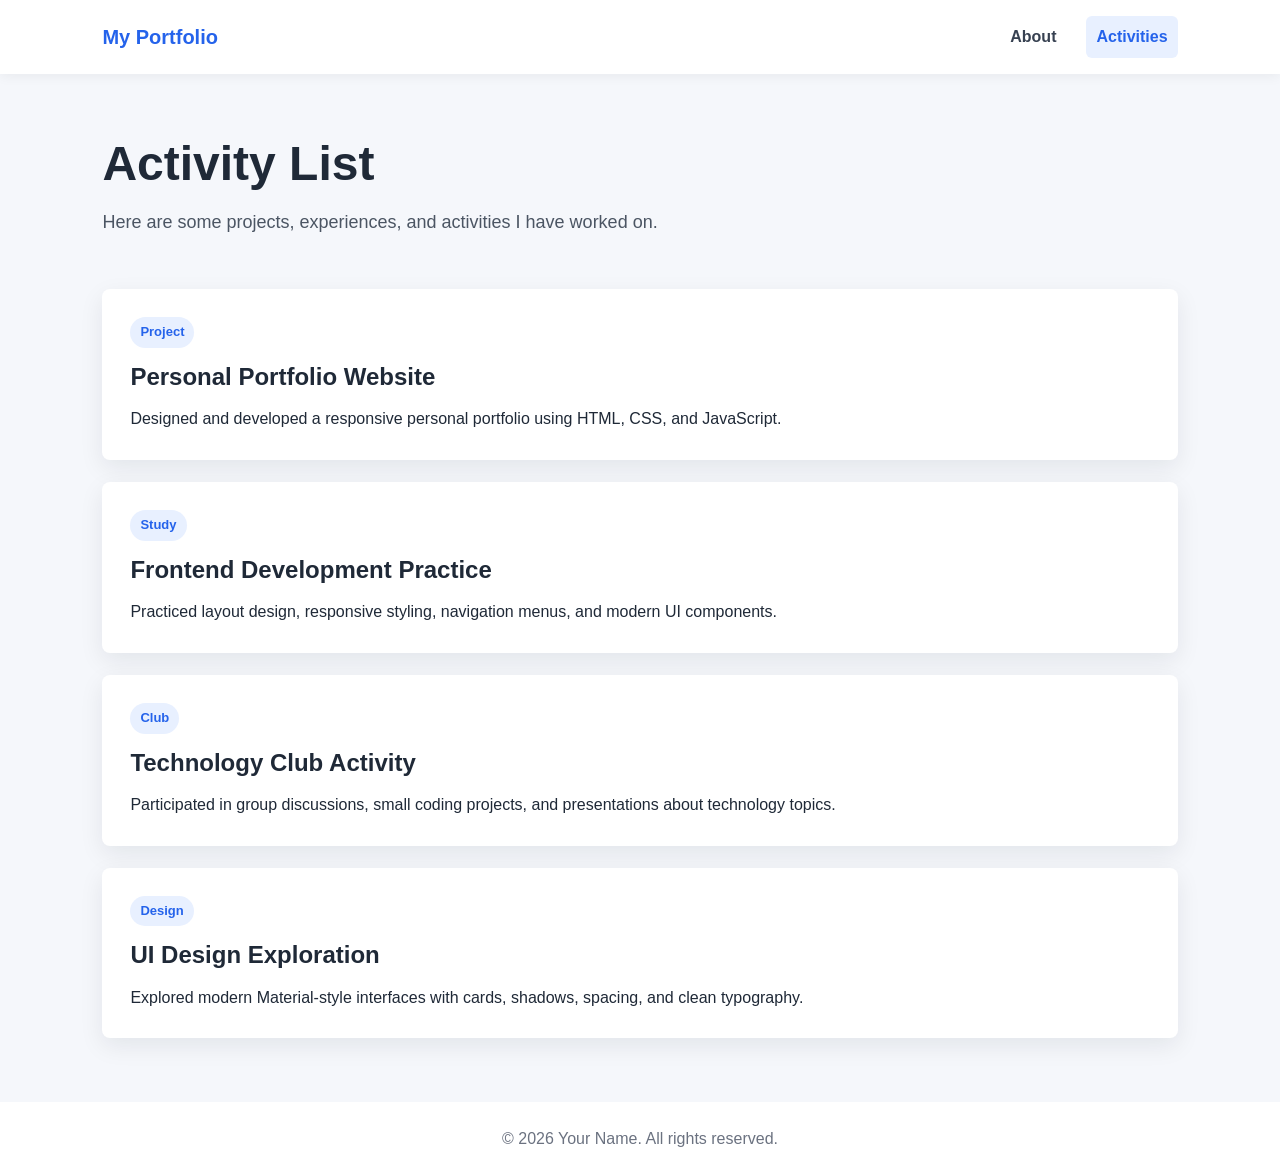
==== activities.html @ 82b70ca3 "Add portfolio website" ====
<!DOCTYPE html>
<html lang="en">
<head>
  <meta charset="UTF-8" />
  <meta name="viewport" content="width=device-width, initial-scale=1.0" />
  <title>Activities | My Portfolio</title>
  <link rel="stylesheet" href="style.css" />
</head>
<body>
  <header class="navbar">
    <div class="logo">My Portfolio</div>

    <button class="menu-btn" id="menuBtn" aria-label="Open navigation">☰</button>

    <nav class="nav-links" id="navLinks">
      <a href="index.html">About</a>
      <a href="activities.html" class="active">Activities</a>
    </nav>
  </header>

  <main>
    <section class="page-header">
      <h1>Activity List</h1>
      <p>Here are some projects, experiences, and activities I have worked on.</p>
    </section>

    <section class="activity-list">
      <article class="activity-card">
        <span class="tag">Project</span>
        <h2>Personal Portfolio Website</h2>
        <p>
          Designed and developed a responsive personal portfolio using HTML,
          CSS, and JavaScript.
        </p>
      </article>

      <article class="activity-card">
        <span class="tag">Study</span>
        <h2>Frontend Development Practice</h2>
        <p>
          Practiced layout design, responsive styling, navigation menus,
          and modern UI components.
        </p>
      </article>

      <article class="activity-card">
        <span class="tag">Club</span>
        <h2>Technology Club Activity</h2>
        <p>
          Participated in group discussions, small coding projects,
          and presentations about technology topics.
        </p>
      </article>

      <article class="activity-card">
        <span class="tag">Design</span>
        <h2>UI Design Exploration</h2>
        <p>
          Explored modern Material-style interfaces with cards, shadows,
          spacing, and clean typography.
        </p>
      </article>
    </section>
  </main>

  <footer>
    <p>© 2026 Your Name. All rights reserved.</p>
  </footer>

  <script src="script.js"></script>
</body>
</html>
---- style.css ----
* {
  box-sizing: border-box;
  margin: 0;
  padding: 0;
}

body {
  font-family: Arial, sans-serif;
  background: #f5f7fb;
  color: #1f2937;
  line-height: 1.6;
}

.navbar {
  position: sticky;
  top: 0;
  z-index: 10;
  display: flex;
  justify-content: space-between;
  align-items: center;
  padding: 16px 8%;
  background: #ffffff;
  box-shadow: 0 2px 12px rgba(0, 0, 0, 0.06);
}

.logo {
  font-size: 20px;
  font-weight: 700;
  color: #2563eb;
}

.nav-links {
  display: flex;
  gap: 20px;
}

.nav-links a {
  text-decoration: none;
  color: #374151;
  font-weight: 600;
  padding: 8px 10px;
  border-radius: 6px;
}

.nav-links a:hover,
.nav-links a.active {
  background: #e8f0ff;
  color: #2563eb;
}

.menu-btn {
  display: none;
  border: none;
  background: none;
  font-size: 26px;
  cursor: pointer;
}

.hero {
  display: grid;
  grid-template-columns: 1.5fr 1fr;
  gap: 32px;
  align-items: center;
  min-height: 75vh;
  padding: 64px 8%;
}

.eyebrow {
  color: #2563eb;
  font-weight: 700;
  margin-bottom: 8px;
}

.hero h1,
.page-header h1 {
  font-size: 48px;
  line-height: 1.1;
  margin-bottom: 18px;
}

.subtitle {
  max-width: 620px;
  font-size: 18px;
  color: #4b5563;
}

.hero-actions {
  display: flex;
  gap: 14px;
  margin-top: 28px;
}

.btn {
  display: inline-block;
  text-decoration: none;
  padding: 12px 18px;
  border-radius: 6px;
  font-weight: 700;
}

.btn.primary {
  background: #2563eb;
  color: white;
  box-shadow: 0 8px 18px rgba(37, 99, 235, 0.25);
}

.btn.secondary {
  background: white;
  color: #2563eb;
  border: 1px solid #dbe3f0;
}

.profile-card,
.card,
.activity-card {
  background: white;
  border-radius: 8px;
  padding: 28px;
  box-shadow: 0 8px 24px rgba(15, 23, 42, 0.08);
}

.profile-card {
  text-align: center;
}

.avatar {
  width: 110px;
  height: 110px;
  margin: 0 auto 18px;
  display: grid;
  place-items: center;
  border-radius: 50%;
  background: #2563eb;
  color: white;
  font-size: 34px;
  font-weight: 800;
}

.section {
  padding: 42px 8%;
}

.section h2 {
  margin-bottom: 12px;
  font-size: 30px;
}

.grid {
  display: grid;
  grid-template-columns: repeat(3, 1fr);
  gap: 22px;
}

.card h3 {
  margin-bottom: 10px;
  color: #2563eb;
}

.page-header {
  padding: 64px 8% 28px;
}

.page-header p {
  color: #4b5563;
  font-size: 18px;
}

.activity-list {
  display: grid;
  gap: 22px;
  padding: 24px 8% 64px;
}

.activity-card {
  transition: transform 0.2s ease, box-shadow 0.2s ease;
}

.activity-card:hover {
  transform: translateY(-4px);
  box-shadow: 0 14px 30px rgba(15, 23, 42, 0.12);
}

.activity-card h2 {
  margin: 10px 0;
}

.tag {
  display: inline-block;
  padding: 5px 10px;
  border-radius: 999px;
  background: #e8f0ff;
  color: #2563eb;
  font-size: 13px;
  font-weight: 700;
}

footer {
  text-align: center;
  padding: 24px;
  background: #ffffff;
  color: #6b7280;
}

@media (max-width: 768px) {
  .menu-btn {
    display: block;
  }

  .nav-links {
    position: absolute;
    top: 64px;
    right: 8%;
    display: none;
    flex-direction: column;
    width: 200px;
    padding: 14px;
    background: white;
    border-radius: 8px;
    box-shadow: 0 10px 28px rgba(15, 23, 42, 0.15);
  }

  .nav-links.show {
    display: flex;
  }

  .hero {
    grid-template-columns: 1fr;
    min-height: auto;
    padding-top: 44px;
  }

  .hero h1,
  .page-header h1 {
    font-size: 36px;
  }

  .grid {
    grid-template-columns: 1fr;
  }

  .hero-actions {
    flex-direction: column;
  }
}
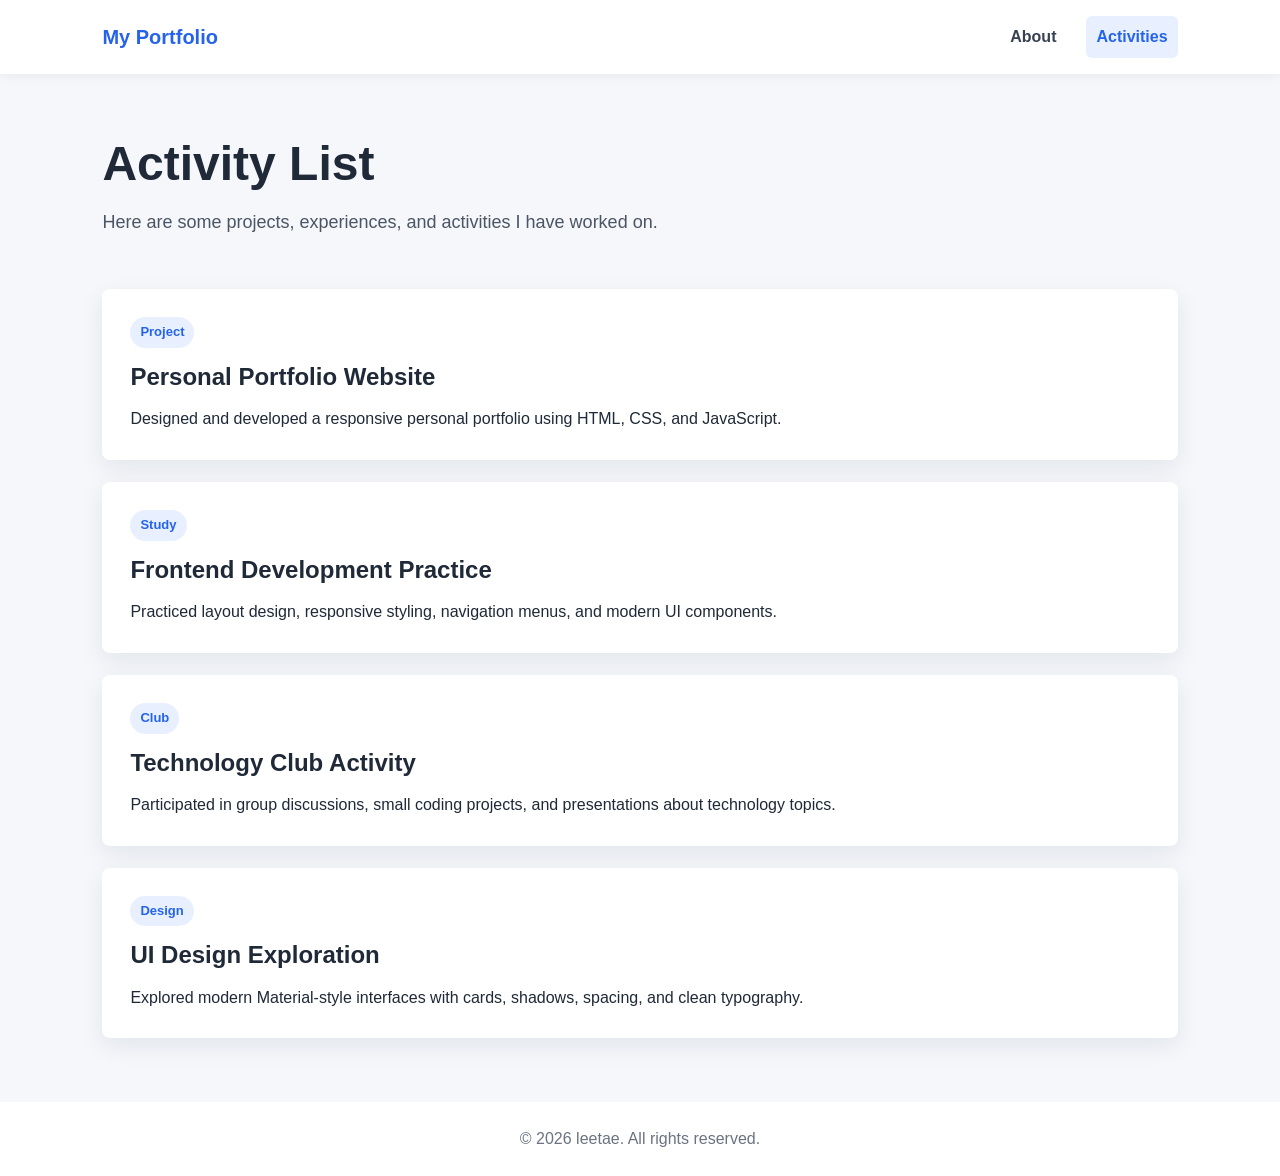
==== commit c685dcc5: "Update portfolio name to leetae" ====
--- a/activities.html
+++ b/activities.html
@@ -10,7 +10,7 @@
   <header class="navbar">
     <div class="logo">My Portfolio</div>
 
-    <button class="menu-btn" id="menuBtn" aria-label="Open navigation">☰</button>
+    <button class="menu-btn" id="menuBtn" aria-label="Open navigation">&#9776;</button>
 
     <nav class="nav-links" id="navLinks">
       <a href="index.html">About</a>
@@ -64,7 +64,7 @@
   </main>
 
   <footer>
-    <p>© 2026 Your Name. All rights reserved.</p>
+    <p>&copy; 2026 leetae. All rights reserved.</p>
   </footer>
 
   <script src="script.js"></script>
--- a/style.css
+++ b/style.css
@@ -86,6 +86,7 @@
 
 .hero-actions {
   display: flex;
+  flex-wrap: wrap;
   gap: 14px;
   margin-top: 28px;
 }
@@ -191,6 +192,68 @@
   background: #e8f0ff;
   color: #2563eb;
   font-size: 13px;
+  font-weight: 700;
+}
+
+.ai-survey {
+  padding-top: 24px;
+  padding-bottom: 64px;
+}
+
+.survey-panel {
+  display: grid;
+  gap: 22px;
+  background: white;
+  border-radius: 8px;
+  padding: 32px;
+  box-shadow: 0 8px 24px rgba(15, 23, 42, 0.08);
+}
+
+.survey-panel h2 {
+  margin-bottom: 10px;
+}
+
+.survey-panel p {
+  color: #4b5563;
+}
+
+.survey-form {
+  display: grid;
+  gap: 14px;
+}
+
+.survey-form input,
+.survey-form textarea {
+  width: 100%;
+  border: 1px solid #dbe3f0;
+  border-radius: 6px;
+  padding: 13px 14px;
+  font: inherit;
+  color: #1f2937;
+  background: #ffffff;
+  outline: none;
+  transition: border-color 0.2s ease, box-shadow 0.2s ease;
+}
+
+.survey-form textarea {
+  min-height: 130px;
+  resize: vertical;
+}
+
+.survey-form input:focus,
+.survey-form textarea:focus {
+  border-color: #2563eb;
+  box-shadow: 0 0 0 4px rgba(37, 99, 235, 0.12);
+}
+
+.survey-form button {
+  border: none;
+  cursor: pointer;
+}
+
+.response-message {
+  display: none;
+  margin-top: 4px;
   font-weight: 700;
 }
 
